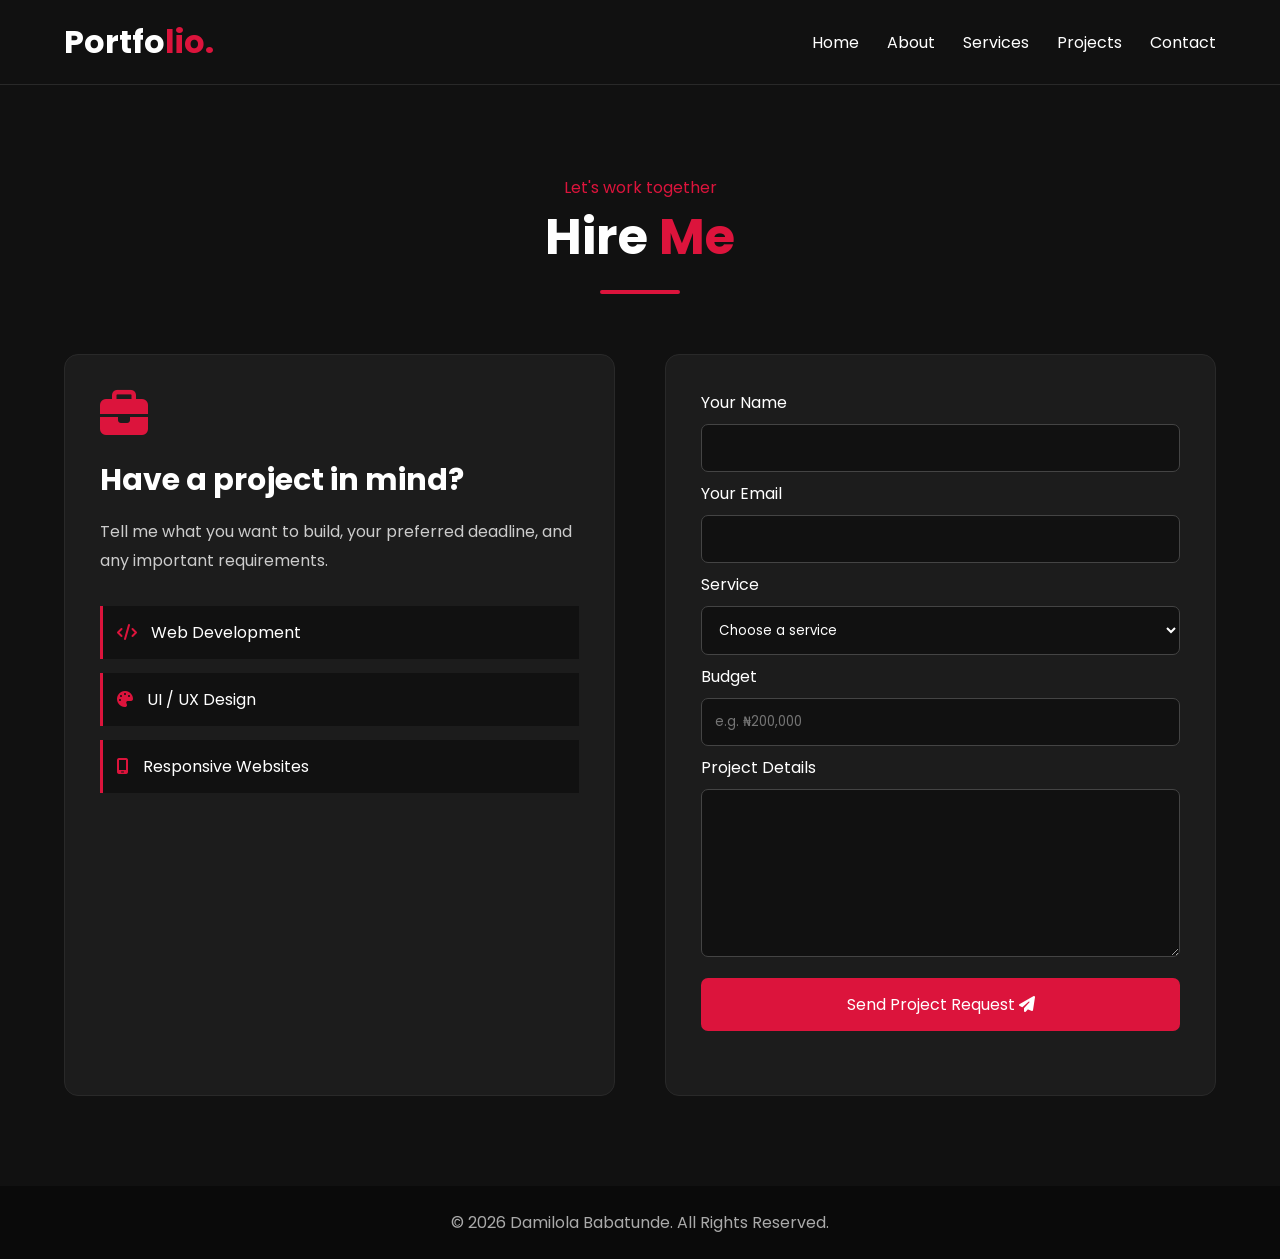
==== hire-me.html @ 52354c26 "Add files via upload" ====
<!DOCTYPE html>
<html lang="en">
<head>
<meta charset="UTF-8">
<meta name="viewport" content="width=device-width, initial-scale=1.0">
<title>Hire Me | Damilola Babatunde</title>
<link rel="preconnect" href="https://fonts.googleapis.com">
<link rel="preconnect" href="https://fonts.gstatic.com" crossorigin>
<link href="https://fonts.googleapis.com/css2?family=Poppins:wght@300;400;500;600;700;800&display=swap" rel="stylesheet">
<link rel="stylesheet" href="https://cdnjs.cloudflare.com/ajax/libs/font-awesome/6.7.2/css/all.min.css">
<link rel="stylesheet" href="hire-me.css">
</head>
<body>
<nav class="navbar">
<div class="nav-container">
<a class="logo" href="index.html">Portfo<span>lio.</span></a>
<button class="mobile-toggle" aria-label="Open navigation" aria-expanded="false"><i class="fas fa-bars"></i></button>
<ul class="menu">
<li><a href="index.html">Home</a></li>
<li><a href="read-more.html">About</a></li>
<li><a href="index.html#services">Services</a></li>
<li><a href="index.html#projects">Projects</a></li>
<li><a href="index.html#contact">Contact</a></li>
</ul>
</div>
</nav>
<main class="hire">
<div class="container">
<div class="heading"><p>Let's work together</p><h1>Hire <span>Me</span></h1><div class="line"></div></div>
<div class="hire-grid">
<section class="intro">
<i class="fas fa-briefcase icon"></i>
<h2>Have a project in mind?</h2>
<p>Tell me what you want to build, your preferred deadline, and any important requirements.</p>
<div class="services">
<div><i class="fas fa-code"></i> Web Development</div>
<div><i class="fas fa-palette"></i> UI / UX Design</div>
<div><i class="fas fa-mobile-screen"></i> Responsive Websites</div>
</div>
</section>
<form class="hire-form" id="hireForm">
<label for="name">Your Name</label><input id="name" type="text" required>
<label for="email">Your Email</label><input id="email" type="email" required>
<label for="service">Service</label>
<select id="service" required><option value="">Choose a service</option><option>Web Development</option><option>UI / UX Design</option><option>Responsive Website</option></select>
<label for="budget">Budget</label><input id="budget" type="text" placeholder="e.g. ₦200,000">
<label for="message">Project Details</label><textarea id="message" rows="7" required></textarea>
<button type="submit">Send Project Request <i class="fas fa-paper-plane"></i></button>
<p class="note" id="formNote"></p>
</form>
</div>
</div>
</main>
<footer>© 2026 Damilola Babatunde. All Rights Reserved.</footer>
<script src="hire-me.js"></script>
</body>
</html>
---- hire-me.css ----
*{margin:0;padding:0;box-sizing:border-box;font-family:"Poppins",sans-serif}
body{background:#111;color:#fff;overflow-x:hidden}.navbar{background:#111;border-bottom:1px solid #292929;padding:18px 0;position:sticky;top:0;z-index:1000}
.nav-container{width:90%;max-width:1200px;margin:auto;display:flex;justify-content:space-between;align-items:center}
.logo{color:#fff;font-size:32px;font-weight:700;text-decoration:none}.logo span{color:crimson}
.menu{display:flex;gap:28px;list-style:none}.menu a{color:#fff;text-decoration:none}.menu a:hover{color:crimson}
.mobile-toggle{display:none;background:none;border:0;color:#fff;font-size:25px;cursor:pointer}
.hire{padding:90px 0;min-height:calc(100vh - 120px)}.container{width:90%;max-width:1200px;margin:auto}
.heading{text-align:center;margin-bottom:60px}.heading p{color:crimson}.heading h1{font-size:50px}.heading span{color:crimson}.line{width:80px;height:4px;background:crimson;border-radius:10px;margin:15px auto}
.hire-grid{display:grid;grid-template-columns:1fr 1fr;gap:50px}.intro,.hire-form{background:#1c1c1c;border-radius:14px;padding:35px;border:1px solid #292929}
.icon{font-size:48px;color:crimson;margin-bottom:20px}.intro h2{font-size:30px;margin-bottom:15px}.intro p{color:#ccc;line-height:1.8}
.services{margin-top:30px;display:grid;gap:14px}.services div{padding:14px;background:#111;border-left:3px solid crimson}.services i{color:crimson;margin-right:10px}
.hire-form{display:flex;flex-direction:column;gap:9px}.hire-form input,.hire-form select,.hire-form textarea{width:100%;padding:13px;border-radius:7px;border:1px solid #444;background:#111;color:#fff;outline:none}.hire-form input:focus,.hire-form select:focus,.hire-form textarea:focus{border-color:crimson}
.hire-form button{margin-top:12px;padding:14px;background:crimson;color:#fff;border:0;border-radius:7px;font-size:16px;cursor:pointer}.hire-form button:hover{background:#a9002c}.note{color:#8f8;font-size:13px;min-height:20px}
footer{text-align:center;background:#0a0a0a;color:#aaa;padding:24px}
@media(max-width:800px){.mobile-toggle{display:block}.menu{position:absolute;top:70px;left:0;width:100%;background:#111;display:none;flex-direction:column;gap:0;padding:15px 0;text-align:center;border-bottom:1px solid #292929}.menu.active{display:flex}.menu li{padding:13px}.hire-grid{grid-template-columns:1fr}.heading h1{font-size:40px}}
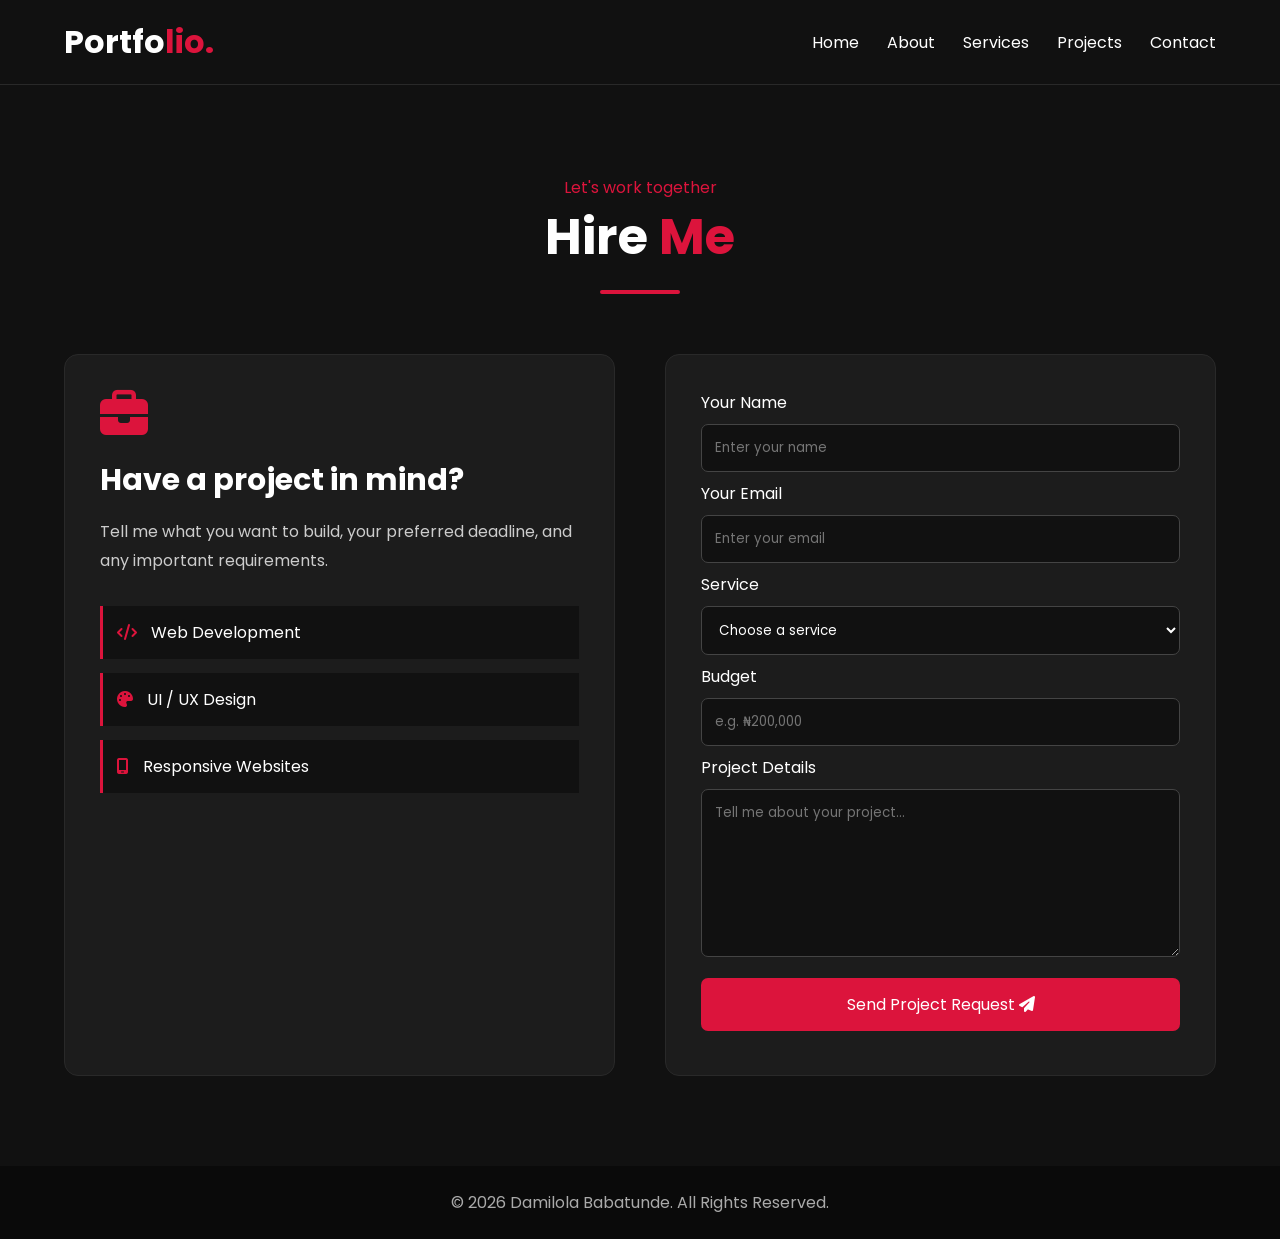
==== commit 345f542a: "Update hire-me.html" ====
--- a/hire-me.html
+++ b/hire-me.html
@@ -13,40 +13,201 @@
 <body>
 <nav class="navbar">
 <div class="nav-container">
-<a class="logo" href="index.html">Portfo<span>lio.</span></a>
-<button class="mobile-toggle" aria-label="Open navigation" aria-expanded="false"><i class="fas fa-bars"></i></button>
+<a class="logo" href="index.html">
+    Portfo<span>lio.</span>
+</a>
+<button class="mobile-toggle" aria-label="Open navigation" aria-expanded="false">
+    <i class="fas fa-bars">
+
+    </i>
+</button>
 <ul class="menu">
-<li><a href="index.html">Home</a></li>
-<li><a href="read-more.html">About</a></li>
-<li><a href="index.html#services">Services</a></li>
-<li><a href="index.html#projects">Projects</a></li>
-<li><a href="index.html#contact">Contact</a></li>
+<li>
+    <a href="index.html">
+        Home</a>
+    </li>
+<li>
+    <a href="read-more.html">
+        About
+    </a>
+</li>
+<li>
+    <a href="index.html#services">
+        Services
+
+    </a>
+</li>
+<li>
+    <a href="index.html#projects">
+    Projects
+
+</a>
+</li>
+<li>
+    <a href="index.html#contact">
+    Contact
+
+</a>
+</li>
 </ul>
 </div>
 </nav>
 <main class="hire">
 <div class="container">
-<div class="heading"><p>Let's work together</p><h1>Hire <span>Me</span></h1><div class="line"></div></div>
+<div class="heading">
+    <p>
+        Let's work together
+    </p>
+        <h1>
+            Hire <span>Me</span>
+        </h1>
+        <div class="line">
+        </div>
+    </div>
 <div class="hire-grid">
 <section class="intro">
-<i class="fas fa-briefcase icon"></i>
-<h2>Have a project in mind?</h2>
-<p>Tell me what you want to build, your preferred deadline, and any important requirements.</p>
+<i class="fas fa-briefcase icon">
+
+</i>
+<h2>
+    Have a project in mind?
+</h2>
+<p>
+    Tell me what you want to build, your preferred deadline, and any important requirements.
+</p>
+
 <div class="services">
-<div><i class="fas fa-code"></i> Web Development</div>
-<div><i class="fas fa-palette"></i> UI / UX Design</div>
-<div><i class="fas fa-mobile-screen"></i> Responsive Websites</div>
+
+    <div>
+    <i class="fas fa-code"></i> Web Development
+</div>
+
+<div>
+    <i class="fas fa-palette"></i> UI / UX Design
+</div>
+
+<div>
+    <i class="fas fa-mobile-screen"></i> Responsive Websites
+</div>
+
 </div>
 </section>
-<form class="hire-form" id="hireForm">
-<label for="name">Your Name</label><input id="name" type="text" required>
-<label for="email">Your Email</label><input id="email" type="email" required>
-<label for="service">Service</label>
-<select id="service" required><option value="">Choose a service</option><option>Web Development</option><option>UI / UX Design</option><option>Responsive Website</option></select>
-<label for="budget">Budget</label><input id="budget" type="text" placeholder="e.g. ₦200,000">
-<label for="message">Project Details</label><textarea id="message" rows="7" required></textarea>
-<button type="submit">Send Project Request <i class="fas fa-paper-plane"></i></button>
-<p class="note" id="formNote"></p>
+<form class="hire-form"
+      id="hireForm"
+      action="https://formsubmit.co/alicebab2018@gmail.com"
+      method="POST">
+
+    <!-- Name -->
+    <label for="name">Your Name</label>
+    <input
+        type="text"
+        id="name"
+        name="name"
+        placeholder="Enter your name"
+        required
+    >
+
+
+    <!-- Email -->
+    <label for="email">Your Email</label>
+    <input
+        type="email"
+        id="email"
+        name="email"
+        placeholder="Enter your email"
+        required
+    >
+
+
+    <!-- Service -->
+    <label for="service">Service</label>
+
+    <select
+        id="service"
+        name="service"
+        required
+    >
+
+        <option value="">
+            Choose a service
+        </option>
+
+        <option value="Web Development">
+            Web Development
+        </option>
+
+        <option value="UI / UX Design">
+            UI / UX Design
+        </option>
+
+        <option value="Responsive Website">
+            Responsive Website
+        </option>
+
+    </select>
+
+
+    <!-- Budget -->
+    <label for="budget">Budget</label>
+
+    <input
+        type="text"
+        id="budget"
+        name="budget"
+        placeholder="e.g. ₦200,000"
+    >
+
+
+    <!-- Message -->
+    <label for="message">Project Details</label>
+
+    <textarea
+        id="message"
+        name="message"
+        rows="7"
+        placeholder="Tell me about your project..."
+        required
+    ></textarea>
+
+
+    <!-- FormSubmit settings -->
+
+    <input
+        type="hidden"
+        name="_subject"
+        value="New Hire Me Request"
+    >
+
+    <input
+        type="hidden"
+        name="_template"
+        value="table"
+    >
+
+    <input
+        type="hidden"
+        name="_captcha"
+        value="true"
+    >
+
+
+    <!-- BUTTON -->
+
+    <button type="submit">
+
+        Send Project Request
+        <i class="fas fa-paper-plane"></i>
+
+    </button>
+
+
+    <!-- SUCCESS MESSAGE -->
+
+    <p
+        class="form-message"
+        id="formMessage">
+    </p>
+
 </form>
 </div>
 </div>
@@ -54,4 +215,4 @@
 <footer>© 2026 Damilola Babatunde. All Rights Reserved.</footer>
 <script src="hire-me.js"></script>
 </body>
-</html>+</html>
